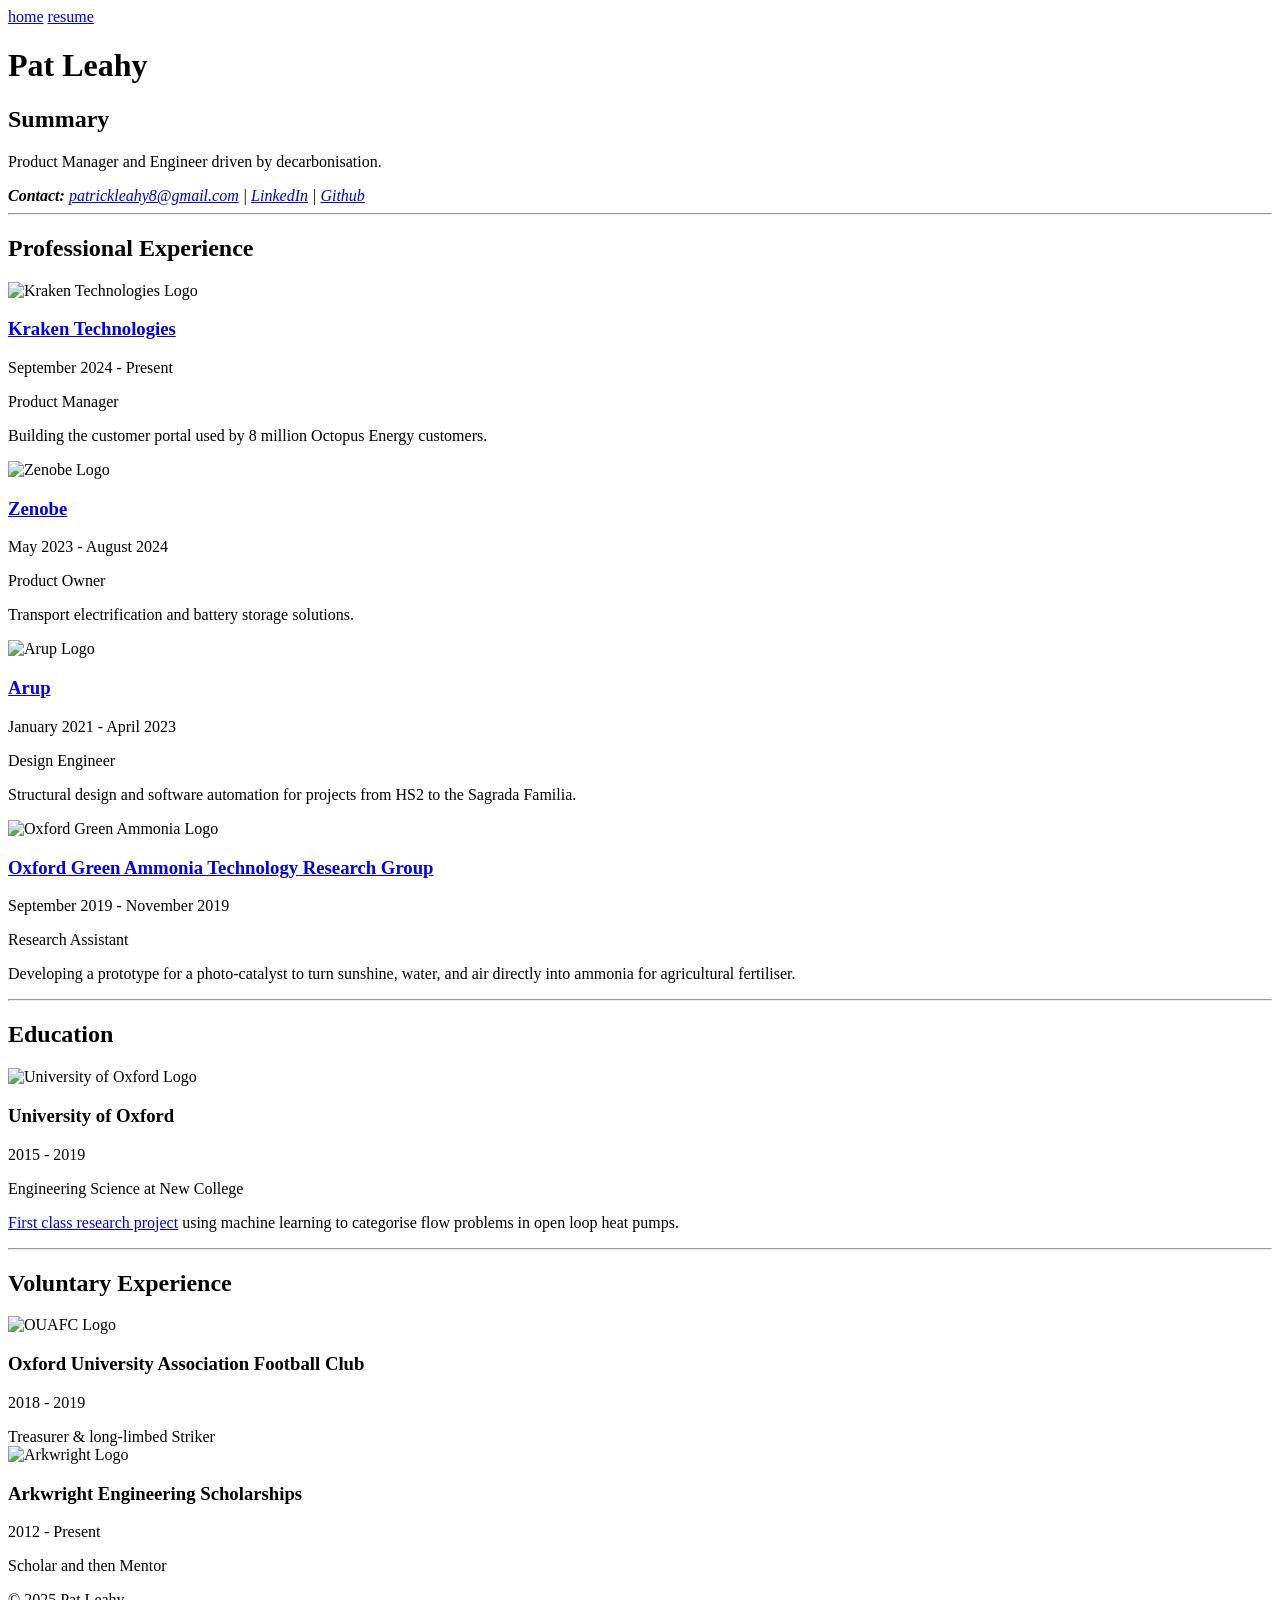
==== resume.html @ 19daf67b "add github link" ====
<!DOCTYPE html>
<html lang="en">
<head>
    <meta charset="UTF-8">
    <meta name="viewport" content="width=device-width, initial-scale=1.0">
    <title>Pat Leahy</title>
    <link rel="stylesheet" href="css/style.css">
</head>
<body>
    <header>
        <nav>
            <a href="index.html">home</a>
            <a href="resume.html" class="active">resume</a>
        </nav>
        <h1>Pat Leahy</h1>
    </header>
    <main class="content-wrapper">
        <section id="contact-summary" class="section">
            <h2>Summary</h2>
            <p class="summary-text">Product Manager and Engineer driven by decarbonisation.</p>
            <address class="contact-details">
                <strong>Contact:</strong>
                <a href="mailto:patrickleahy8@gmail.com">patrickleahy8@gmail.com</a> |
                <a href="https://uk.linkedin.com/in/patrick-leahy-6a9b34160" target="_blank">LinkedIn</a> |  
                <a href="https://github.com/pjleahy" target="_blank">Github</a> 
            </address>
        </section>
        <hr>
        <section id="experience" class="section">
            <h2>Professional Experience</h2>
            <article class="job-entry">
                <img class="entry-logo" src="images/kraken-logo.jpeg" alt="Kraken Technologies Logo">
                <div class="entry-content">
                    <h3><a href="https://kraken.tech/" target="_blank">Kraken Technologies</a></h3>
                    <p class="dates">September 2024 - Present</p>
                    <span class="role">Product Manager</span>
                    <p>Building the customer portal used by 8 million Octopus Energy customers.</p>
                </div>
            </article>
            <article class="job-entry">
                <img class="entry-logo" src="images/zenobe-logo.jpg" alt="Zenobe Logo">
                <div class="entry-content">
                    <h3><a href="https://www.zenobe.com/" target="_blank">Zenobe</a></h3>
                    <p class="dates">May 2023 - August 2024</p>
                    <span class="role">Product Owner</span>
                    <p>Transport electrification and battery storage solutions.</p>
                </div>
            </article>
            <article class="job-entry">
                <img class="entry-logo" src="images/arup-logo.jpg" alt="Arup Logo">
                <div class="entry-content">
                    <h3><a href="https://www.arup.com" target="_blank">Arup</a></h3>
                    <p class="dates">January 2021 - April 2023</p>
                    <span class="role">Design Engineer</span>
                    <p>Structural design and software automation for projects from HS2 to the Sagrada Familia.</p>
                </div>
            </article>
            <article class="job-entry">
                <img class="entry-logo" src="images/oxford-logo.png" alt="Oxford Green Ammonia Logo">
                <div class="entry-content">
                    <h3><a href="https://eng.ox.ac.uk/green-ammonia/" target="_blank">Oxford Green Ammonia Technology Research Group</a></h3>
                    <p class="dates">September 2019 - November 2019</p>
                    <span class="role">Research Assistant</span>
                    <p>Developing a prototype for a photo-catalyst to turn sunshine, water, and air directly into ammonia for agricultural fertiliser.</p>
                </div>
            </article>
        </section>
        <hr>
        <section id="education" class="section">
            <h2>Education</h2>
            <article class="education-entry">
                <img class="entry-logo" src="images/oxford-logo.png" alt="University of Oxford Logo">
                <div class="entry-content">
                    <h3>University of Oxford</h3>
                    <p class="dates">2015 - 2019</p>
                    <span class="role">Engineering Science at New College</span>
                    <p> <a href="https://drive.google.com/file/d/1USooeyWYGISYF1X3e3M1Lx8-hdP92F54/view?usp=sharing" target="_blank">First class research project</a> using machine learning to categorise flow problems in open loop heat pumps.</p>
                </div>
            </article>
        </section>
        <hr>
        <section id="voluntary" class="section">
            <h2>Voluntary Experience</h2>
            <article class="voluntary-entry">
                <img class="entry-logo" src="images/ouafc-logo.png" alt="OUAFC Logo">
                <div class="entry-content">
                    <h3>Oxford University Association Football Club</h3>
                    <p class="dates">2018 - 2019</p>
                    <span class="role">Treasurer & long-limbed Striker</span>
                </div>
            </article>
            <article class="voluntary-entry">
                <img class="entry-logo" src="images/arkwright-logo.png" alt="Arkwright Logo">
                <div class="entry-content">
                    <h3>Arkwright Engineering Scholarships</h3>
                    <p class="dates">2012 - Present</p>
                    <span class="role">Scholar and then Mentor</span>
                </div>
            </article>
        </section>
    </main>
    <footer>
        <p class="content-wrapper">&copy; 2025 Pat Leahy</p>
    </footer>
</body>
</html>
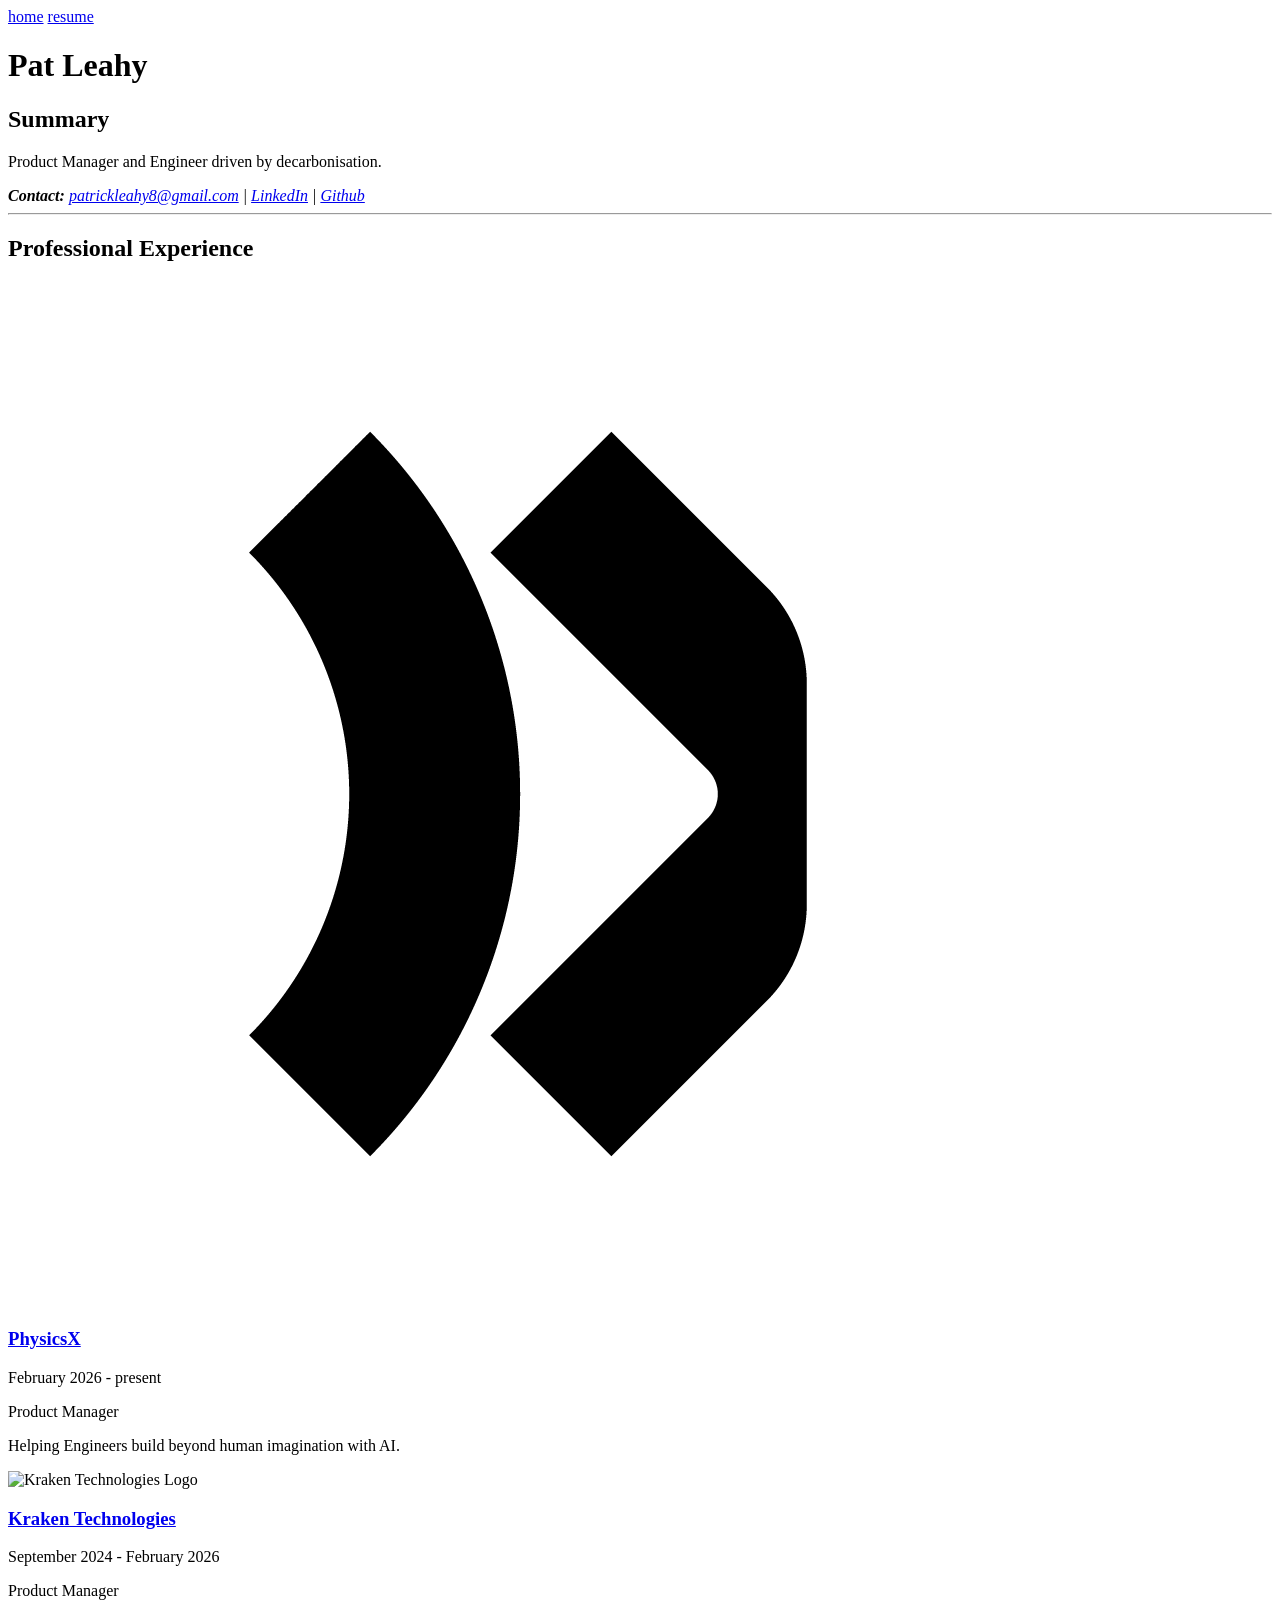
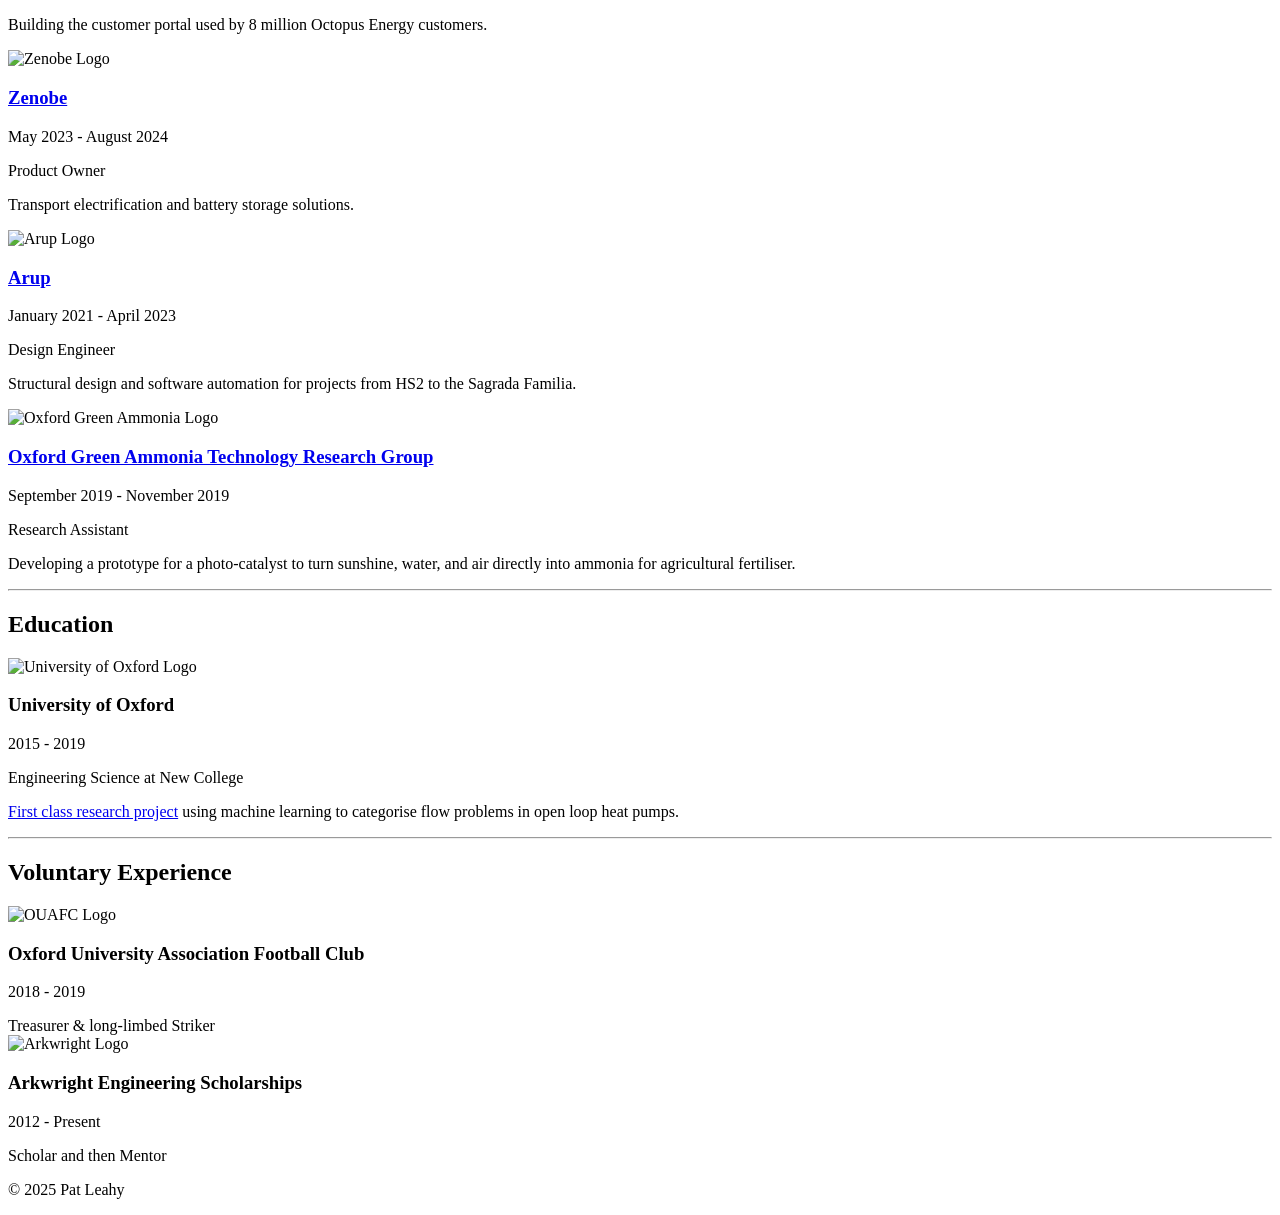
==== commit e3e6c145: "Modify job entry dates in resume.html Updated job entry dates for PhysicsX and Kraken Technologies." ====
--- a/resume.html
+++ b/resume.html
@@ -29,10 +29,19 @@
         <section id="experience" class="section">
             <h2>Professional Experience</h2>
             <article class="job-entry">
+                <img class="entry-logo" src="images/px-logo.png" alt="PhysicsX Logo">
+                <div class="entry-content">
+                    <h3><a href="https://www.physicsx.ai/" target="_blank">PhysicsX</a></h3>
+                    <p class="dates">February 2026 - present</p>
+                    <span class="role">Product Manager</span>
+                    <p>Helping Engineers build beyond human imagination with AI.</p>
+                </div>
+            </article>
+            <article class="job-entry">
                 <img class="entry-logo" src="images/kraken-logo.jpeg" alt="Kraken Technologies Logo">
                 <div class="entry-content">
                     <h3><a href="https://kraken.tech/" target="_blank">Kraken Technologies</a></h3>
-                    <p class="dates">September 2024 - Present</p>
+                    <p class="dates">September 2024 - February 2026</p>
                     <span class="role">Product Manager</span>
                     <p>Building the customer portal used by 8 million Octopus Energy customers.</p>
                 </div>
@@ -103,4 +112,4 @@
         <p class="content-wrapper">&copy; 2025 Pat Leahy</p>
     </footer>
 </body>
-</html>+</html>
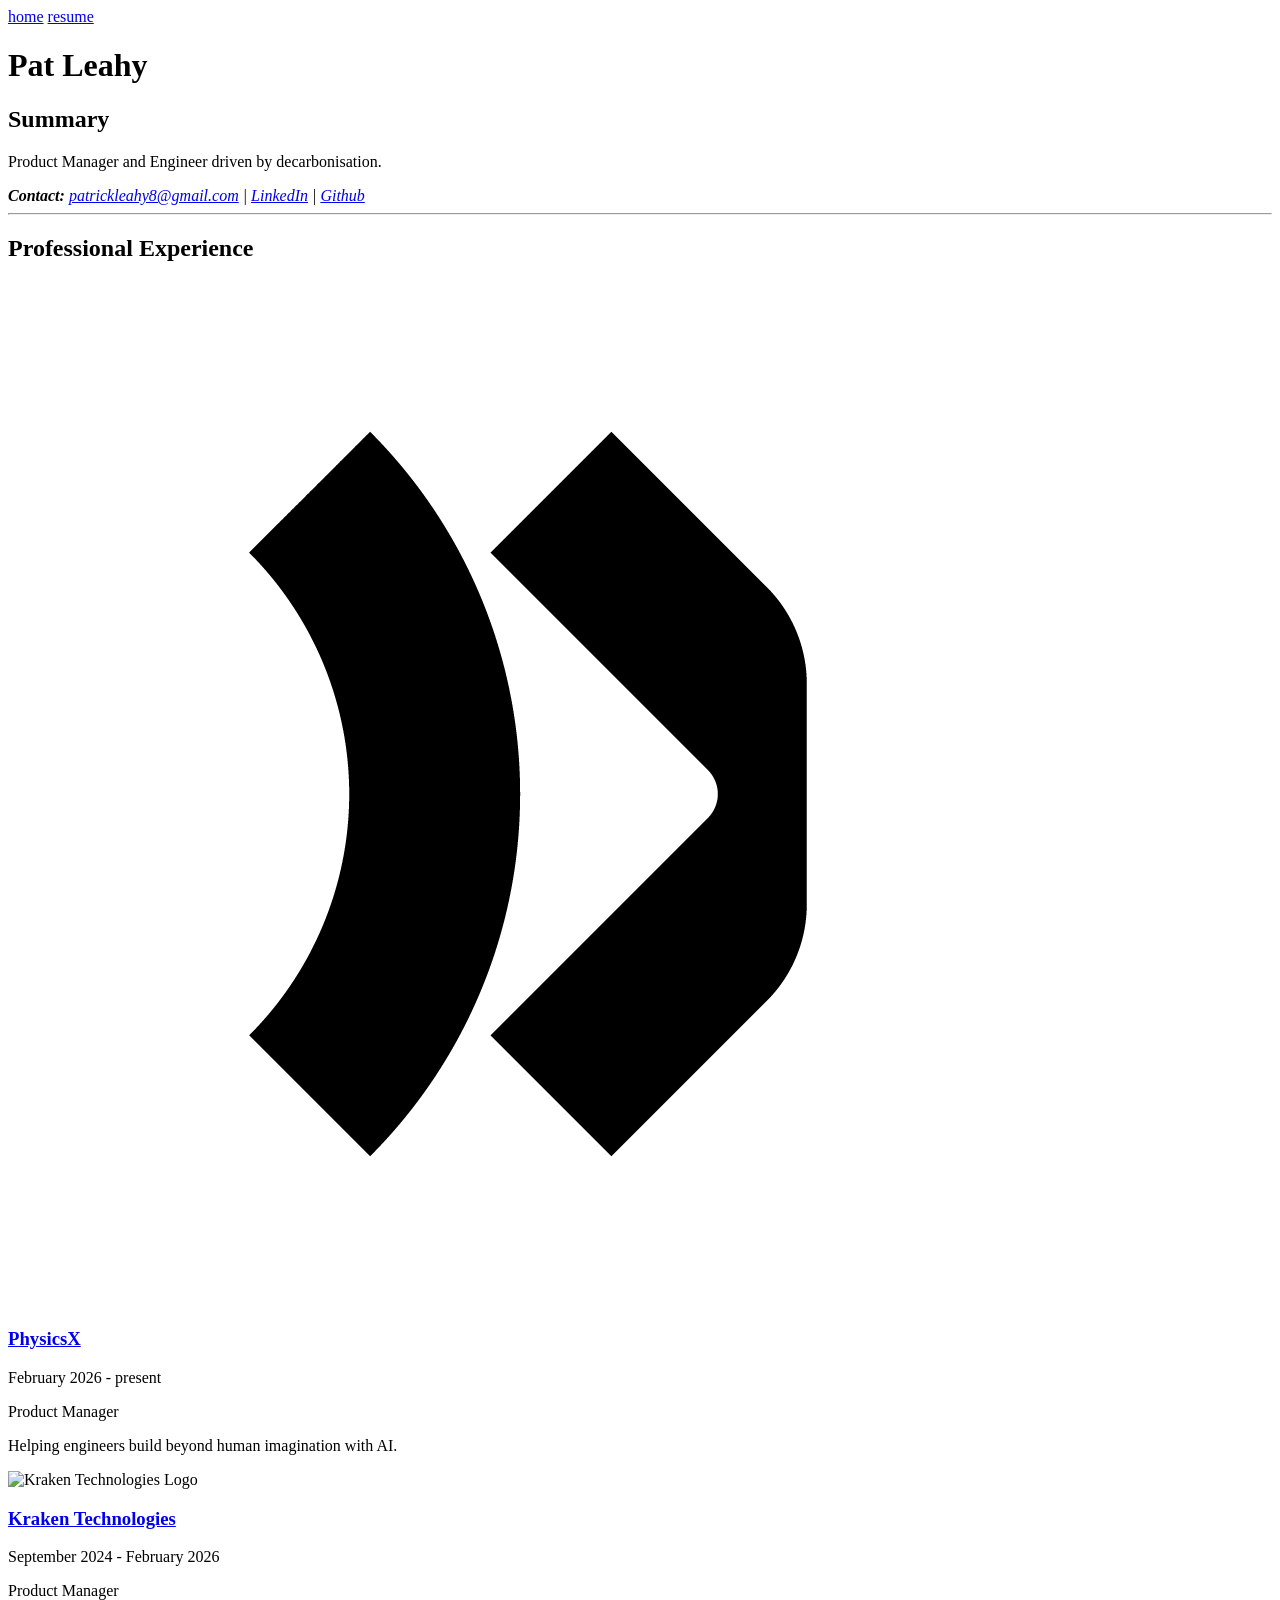
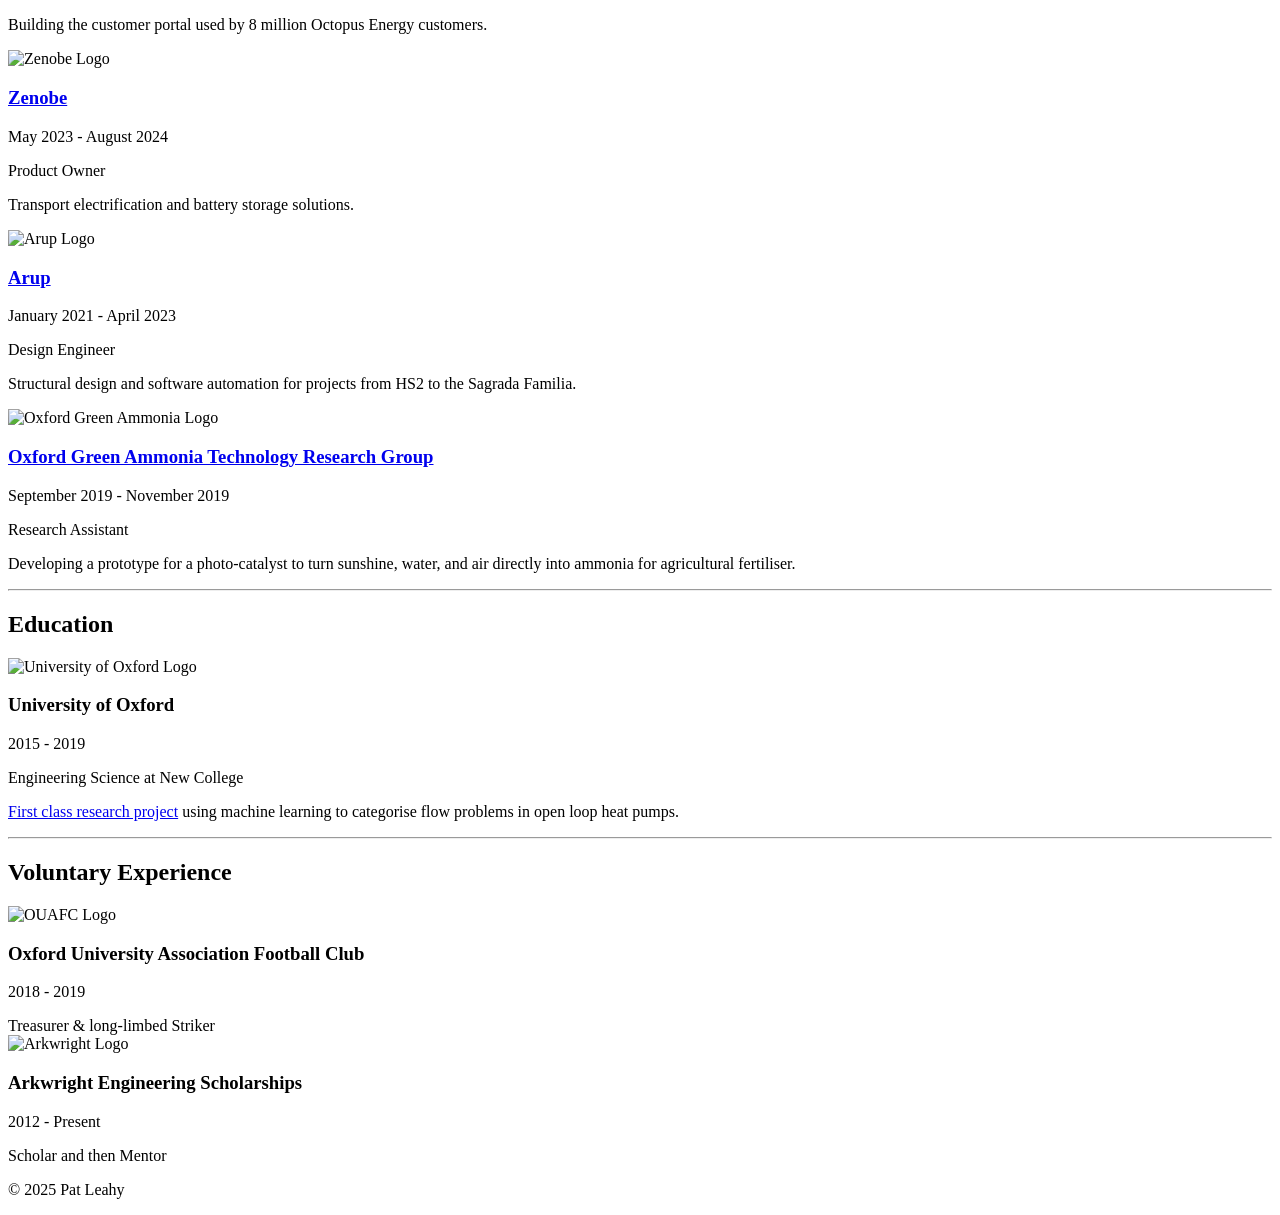
==== commit 3501206c: "Correct capitalization in resume description" ====
--- a/resume.html
+++ b/resume.html
@@ -34,7 +34,7 @@
                     <h3><a href="https://www.physicsx.ai/" target="_blank">PhysicsX</a></h3>
                     <p class="dates">February 2026 - present</p>
                     <span class="role">Product Manager</span>
-                    <p>Helping Engineers build beyond human imagination with AI.</p>
+                    <p>Helping engineers build beyond human imagination with AI.</p>
                 </div>
             </article>
             <article class="job-entry">
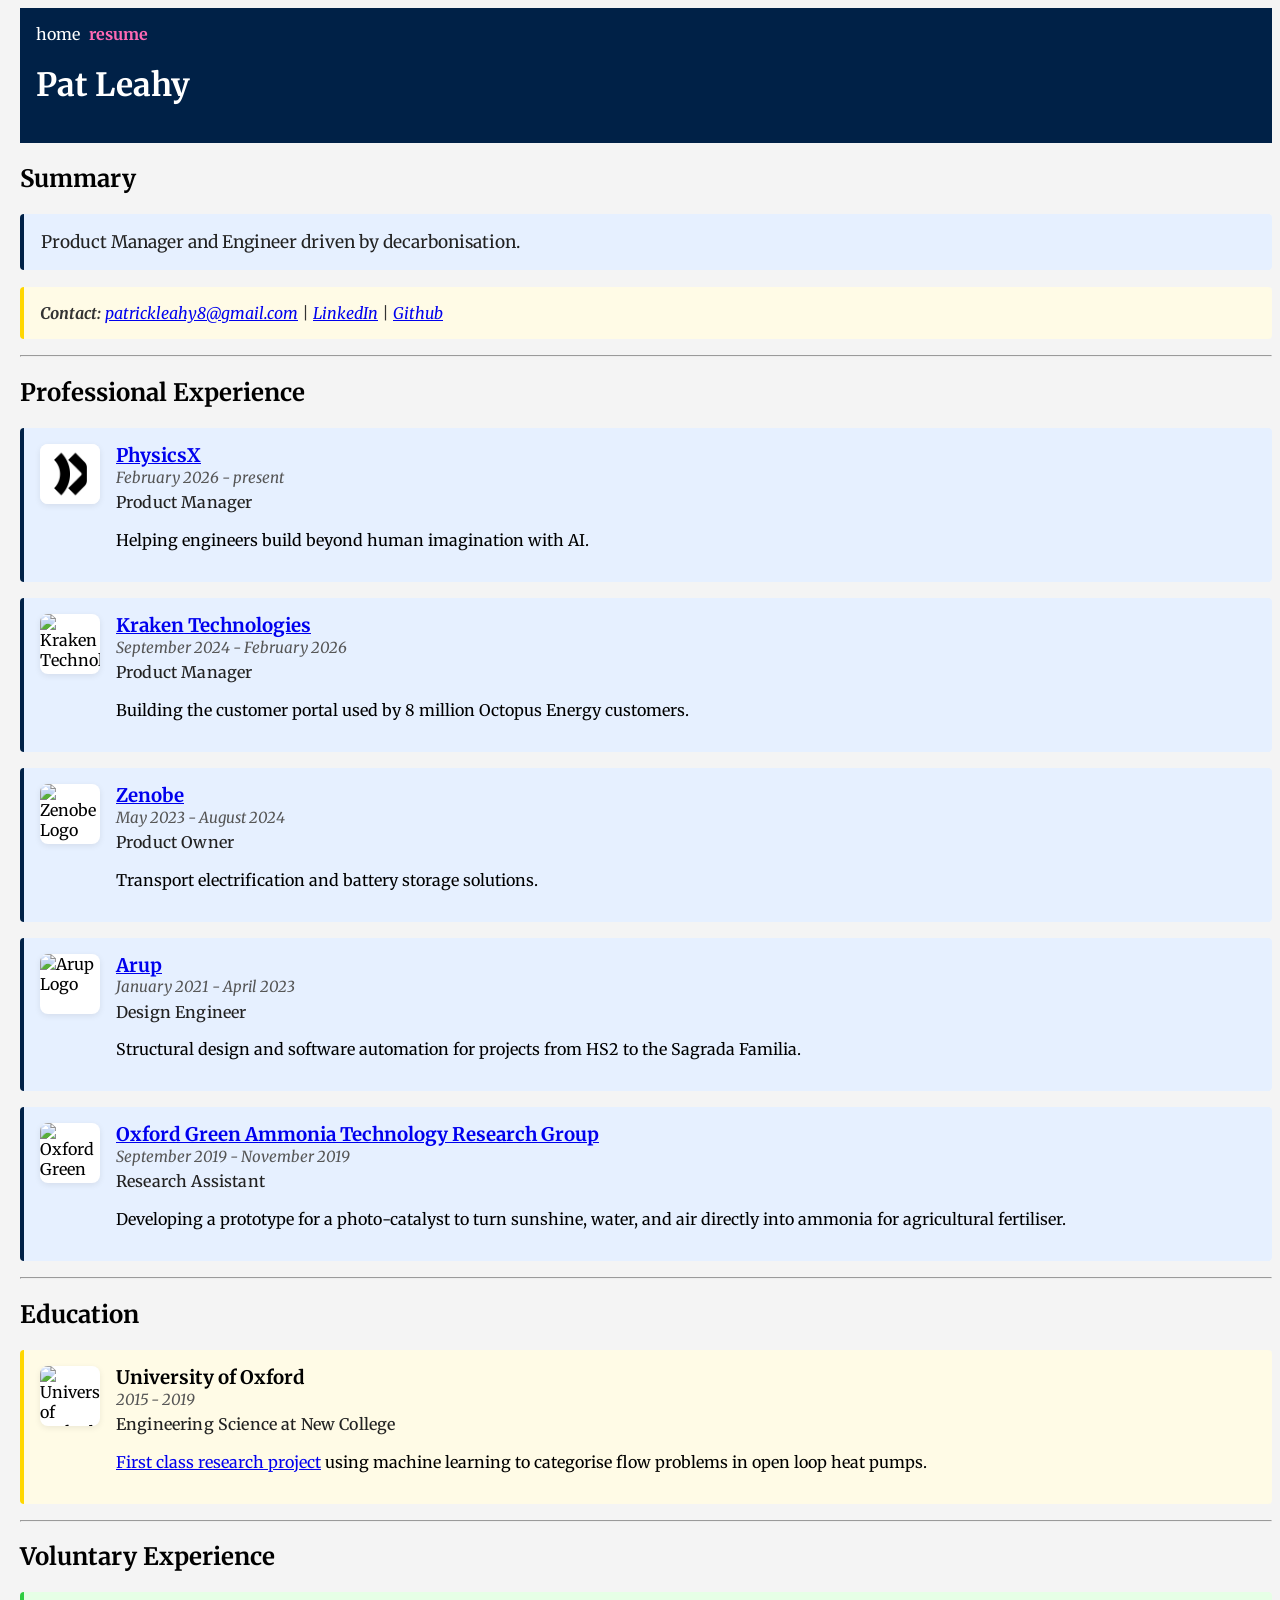
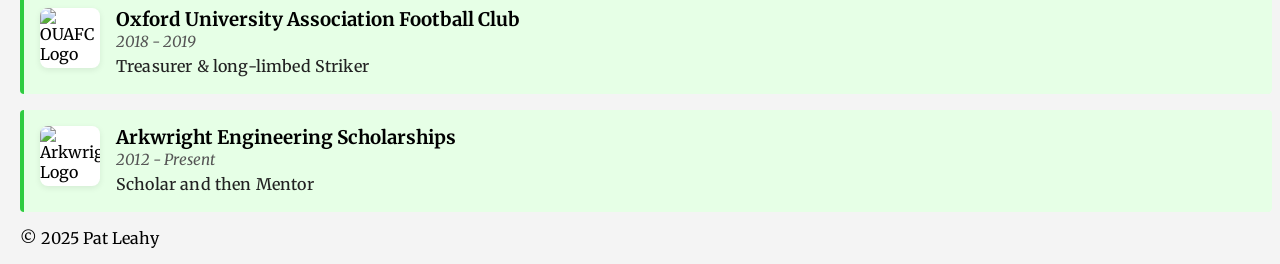
==== commit d634142a: "Switch site font to Merriweather Co-Authored-By: Claude Opus 4.7 <noreply@anthropic.com>" ====
--- a/resume.html
+++ b/resume.html
@@ -4,6 +4,9 @@
     <meta charset="UTF-8">
     <meta name="viewport" content="width=device-width, initial-scale=1.0">
     <title>Pat Leahy</title>
+    <link rel="preconnect" href="https://fonts.googleapis.com">
+    <link rel="preconnect" href="https://fonts.gstatic.com" crossorigin>
+    <link href="https://fonts.googleapis.com/css2?family=Merriweather:wght@400;700&display=swap" rel="stylesheet">
     <link rel="stylesheet" href="css/style.css">
 </head>
 <body>
--- a/css/style.css
+++ b/css/style.css
@@ -0,0 +1,140 @@
+nav a {
+    color: white;
+    text-decoration: none;
+    margin-right: 0.3em;
+}
+
+nav a:hover {
+    color: lightgray !important;
+}
+
+nav a.active {
+    color: #FF69B4 !important;
+    font-weight: bold;
+}
+
+header {
+    background-color: #002147;
+    color: white;
+    padding: 1em;
+    text-align: left;
+}
+
+body {
+    font-family: "Merriweather", Georgia, serif;
+    margin-left: 20px;
+    background-color: #f4f4f4;
+}
+
+img {
+    max-width: 100%;
+    height: auto;
+}
+
+.cover-photo {
+    height: 500px;
+    display: block;
+    margin-left: 0;
+}
+
+.content-wrapper {
+    margin-left: 0;
+}
+
+.summary-text {
+    background: #e6f0ff;
+    border-left: 4px solid #002147;
+    padding: 1em;
+    margin-bottom: 1em;
+    border-radius: 4px;
+    font-size: 1.08em;
+    color: #222;
+}
+
+.contact-details {
+    background: #fffbe6;
+    border-left: 4px solid #ffd700;
+    padding: 1em;
+    margin-bottom: 1em;
+    border-radius: 4px;
+    font-size: 1em;
+    color: #333;
+    display: block;
+}
+
+.job-entry {
+    background: #e6f0ff;
+    border-left: 4px solid #002147;
+    padding: 1em;
+    margin-bottom: 1em;
+    border-radius: 4px;
+    display: flex;
+    align-items: flex-start;
+    gap: 0.5em;
+}
+
+.education-entry {
+    background: #fffbe6;
+    border-left: 4px solid #ffd700;
+    padding: 1em;
+    margin-bottom: 1em;
+    border-radius: 4px;
+    display: flex;
+    align-items: flex-start;
+    gap: 0.5em;
+}
+
+.voluntary-entry {
+    background: #e6ffe6;
+    border-left: 4px solid #2ecc40;
+    padding: 1em;
+    margin-bottom: 1em;
+    border-radius: 4px;
+    display: flex;
+    align-items: flex-start;
+    gap: 0.5em;
+}
+
+.entry-logo {
+    width: 60px;
+    height: 60px;
+    object-fit: contain;
+    border-radius: 8px;
+    background: #fff;
+    box-shadow: 0 2px 6px rgba(0, 0, 0, 0.08);
+    margin-top: 0;
+    margin-right: 0.5em;
+    display: inline-block;
+    vertical-align: top;
+}
+
+.entry-content h3 {
+    margin-bottom: 0;
+    margin-top: 0;
+}
+
+.dates {
+    margin-top: 0.05em;
+    margin-bottom: 0.25em;
+    font-style: italic;
+    font-size: 0.95em;
+    color: #555;
+    display: block;
+}
+
+.role {
+    font-weight: 500;
+    font-size: 1em;
+    color: #222;
+    margin: 0.1em 0 0.1em 0;
+    font-style: normal;
+    letter-spacing: 0.01em;
+    display: block;
+}
+
+.entry-content {
+    display: flex;
+    flex-direction: column;
+    justify-content: flex-start;
+    align-items: flex-start;
+}
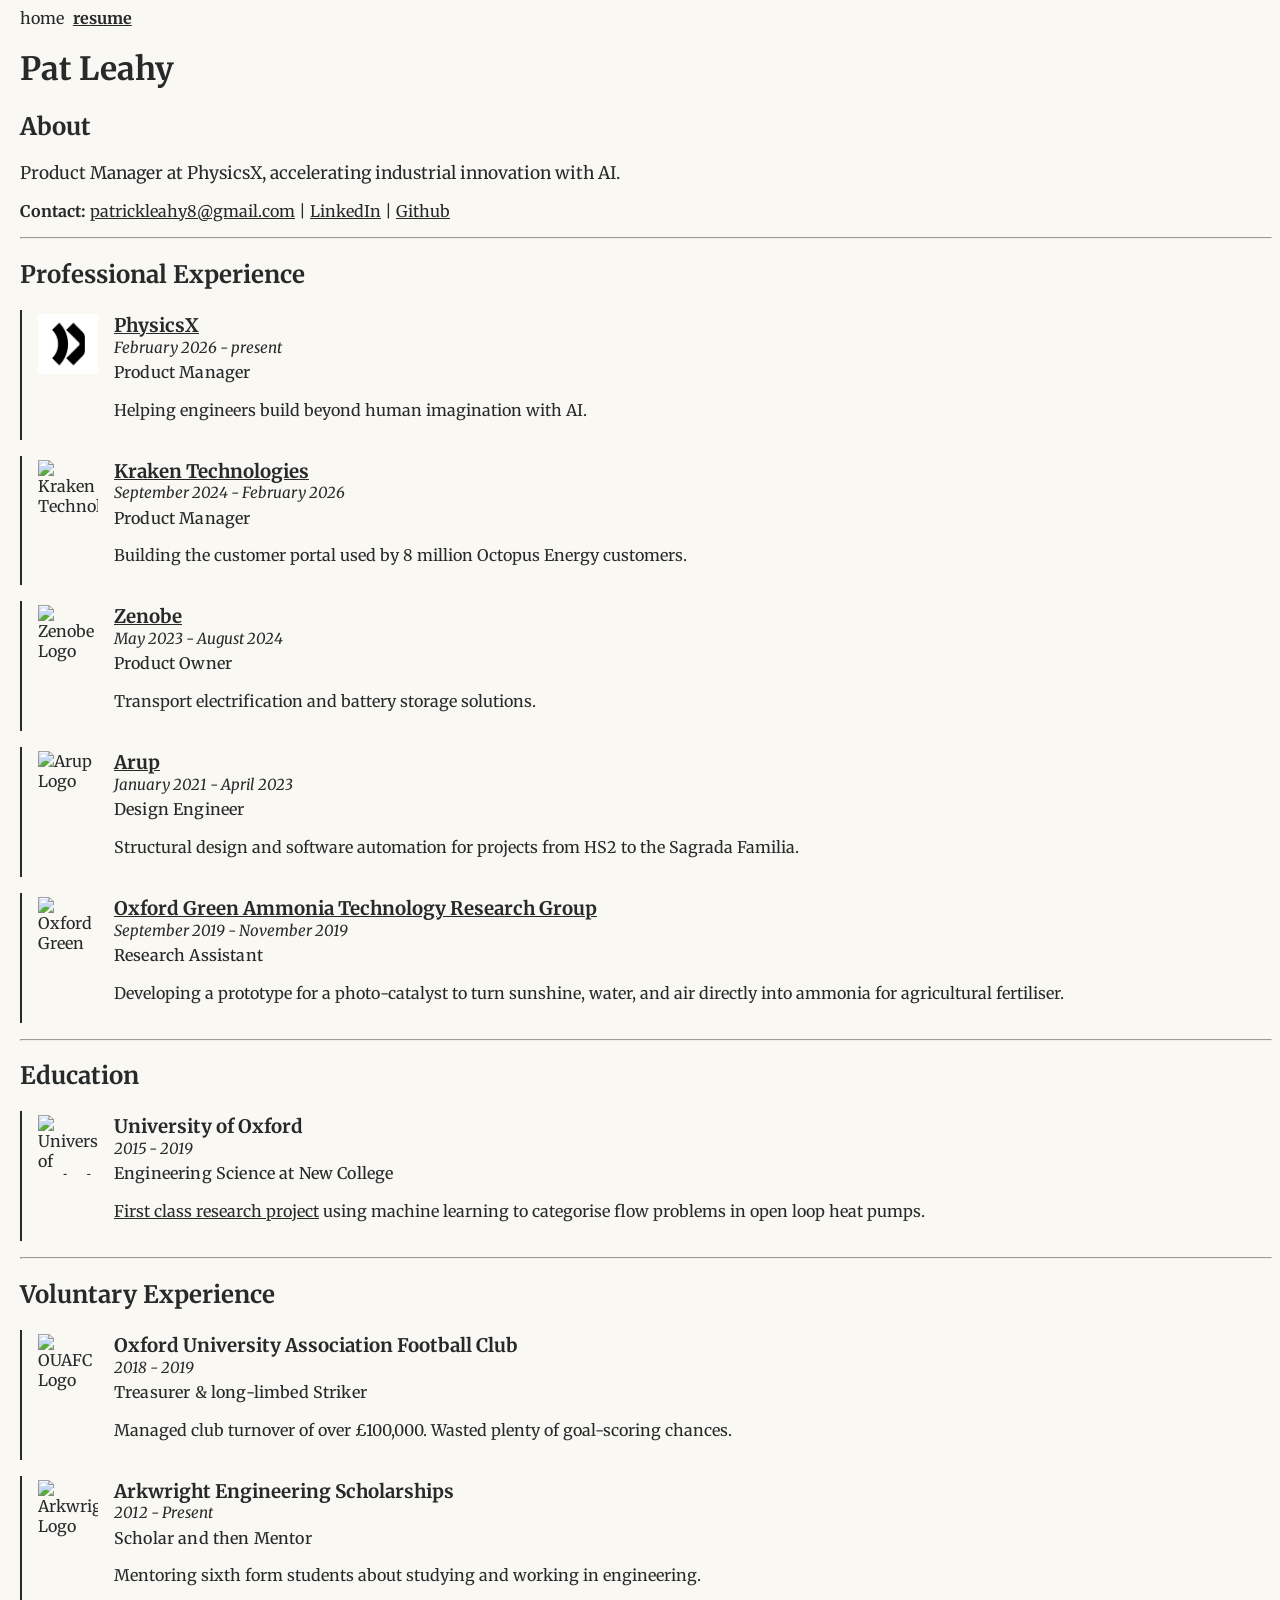
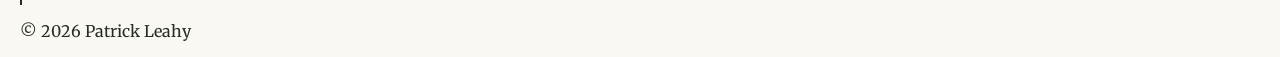
==== commit cc7472d9: "Add scrapbook photo grid to home page Tile new photos with the existing sunset into a 3-column row-f" ====
--- a/resume.html
+++ b/resume.html
@@ -19,8 +19,8 @@
     </header>
     <main class="content-wrapper">
         <section id="contact-summary" class="section">
-            <h2>Summary</h2>
-            <p class="summary-text">Product Manager and Engineer driven by decarbonisation.</p>
+            <h2>About</h2>
+            <p class="summary-text">Product Manager at PhysicsX, accelerating industrial innovation with AI.</p>
             <address class="contact-details">
                 <strong>Contact:</strong>
                 <a href="mailto:patrickleahy8@gmail.com">patrickleahy8@gmail.com</a> |
@@ -99,6 +99,7 @@
                     <h3>Oxford University Association Football Club</h3>
                     <p class="dates">2018 - 2019</p>
                     <span class="role">Treasurer & long-limbed Striker</span>
+                    <p>Managed club turnover of over £100,000. Wasted plenty of goal-scoring chances.</p>
                 </div>
             </article>
             <article class="voluntary-entry">
@@ -107,12 +108,13 @@
                     <h3>Arkwright Engineering Scholarships</h3>
                     <p class="dates">2012 - Present</p>
                     <span class="role">Scholar and then Mentor</span>
+                    <p>Mentoring sixth form students about studying and working in engineering.</p>
                 </div>
             </article>
         </section>
     </main>
     <footer>
-        <p class="content-wrapper">&copy; 2025 Pat Leahy</p>
+        <p class="content-wrapper">&copy; 2026 Patrick Leahy</p>
     </footer>
 </body>
 </html>
--- a/css/style.css
+++ b/css/style.css
@@ -1,29 +1,38 @@
+:root {
+    --ink: #262a28;
+    --paper: #faf8f3;
+}
+
+body {
+    font-family: "Merriweather", Georgia, serif;
+    margin-left: 20px;
+    background-color: var(--paper);
+    color: var(--ink);
+}
+
+header {
+    background-color: var(--paper);
+    color: var(--ink);
+    text-align: left;
+}
+
 nav a {
-    color: white;
+    color: var(--ink);
     text-decoration: none;
     margin-right: 0.3em;
 }
 
 nav a:hover {
-    color: lightgray !important;
+    opacity: 0.6;
 }
 
 nav a.active {
-    color: #FF69B4 !important;
     font-weight: bold;
+    text-decoration: underline;
 }
 
-header {
-    background-color: #002147;
-    color: white;
-    padding: 1em;
-    text-align: left;
-}
-
-body {
-    font-family: "Merriweather", Georgia, serif;
-    margin-left: 20px;
-    background-color: #f4f4f4;
+a {
+    color: var(--ink);
 }
 
 img {
@@ -31,10 +40,29 @@
     height: auto;
 }
 
-.cover-photo {
-    height: 500px;
+.scrapbook {
+    display: grid;
+    grid-template-columns: repeat(3, 1fr);
+    gap: 0.75em;
+    align-items: start;
+    margin-top: 1em;
+    margin-right: 20px;
+}
+
+.scrapbook img {
+    width: 100%;
+    height: auto;
     display: block;
-    margin-left: 0;
+    margin: 0;
+    border: 1px solid var(--ink);
+}
+
+@media (max-width: 700px) {
+    .scrapbook { grid-template-columns: repeat(2, 1fr); }
+}
+
+@media (max-width: 400px) {
+    .scrapbook { grid-template-columns: 1fr; }
 }
 
 .content-wrapper {
@@ -42,54 +70,23 @@
 }
 
 .summary-text {
-    background: #e6f0ff;
-    border-left: 4px solid #002147;
-    padding: 1em;
     margin-bottom: 1em;
-    border-radius: 4px;
     font-size: 1.08em;
-    color: #222;
 }
 
 .contact-details {
-    background: #fffbe6;
-    border-left: 4px solid #ffd700;
-    padding: 1em;
     margin-bottom: 1em;
-    border-radius: 4px;
     font-size: 1em;
-    color: #333;
     display: block;
+    font-style: normal;
 }
 
-.job-entry {
-    background: #e6f0ff;
-    border-left: 4px solid #002147;
-    padding: 1em;
+.job-entry,
+.education-entry,
+.voluntary-entry {
+    border-left: 2px solid var(--ink);
+    padding: 0.25em 1em;
     margin-bottom: 1em;
-    border-radius: 4px;
-    display: flex;
-    align-items: flex-start;
-    gap: 0.5em;
-}
-
-.education-entry {
-    background: #fffbe6;
-    border-left: 4px solid #ffd700;
-    padding: 1em;
-    margin-bottom: 1em;
-    border-radius: 4px;
-    display: flex;
-    align-items: flex-start;
-    gap: 0.5em;
-}
-
-.voluntary-entry {
-    background: #e6ffe6;
-    border-left: 4px solid #2ecc40;
-    padding: 1em;
-    margin-bottom: 1em;
-    border-radius: 4px;
     display: flex;
     align-items: flex-start;
     gap: 0.5em;
@@ -99,9 +96,6 @@
     width: 60px;
     height: 60px;
     object-fit: contain;
-    border-radius: 8px;
-    background: #fff;
-    box-shadow: 0 2px 6px rgba(0, 0, 0, 0.08);
     margin-top: 0;
     margin-right: 0.5em;
     display: inline-block;
@@ -118,14 +112,12 @@
     margin-bottom: 0.25em;
     font-style: italic;
     font-size: 0.95em;
-    color: #555;
     display: block;
 }
 
 .role {
     font-weight: 500;
     font-size: 1em;
-    color: #222;
     margin: 0.1em 0 0.1em 0;
     font-style: normal;
     letter-spacing: 0.01em;
@@ -137,4 +129,4 @@
     flex-direction: column;
     justify-content: flex-start;
     align-items: flex-start;
-}+}
